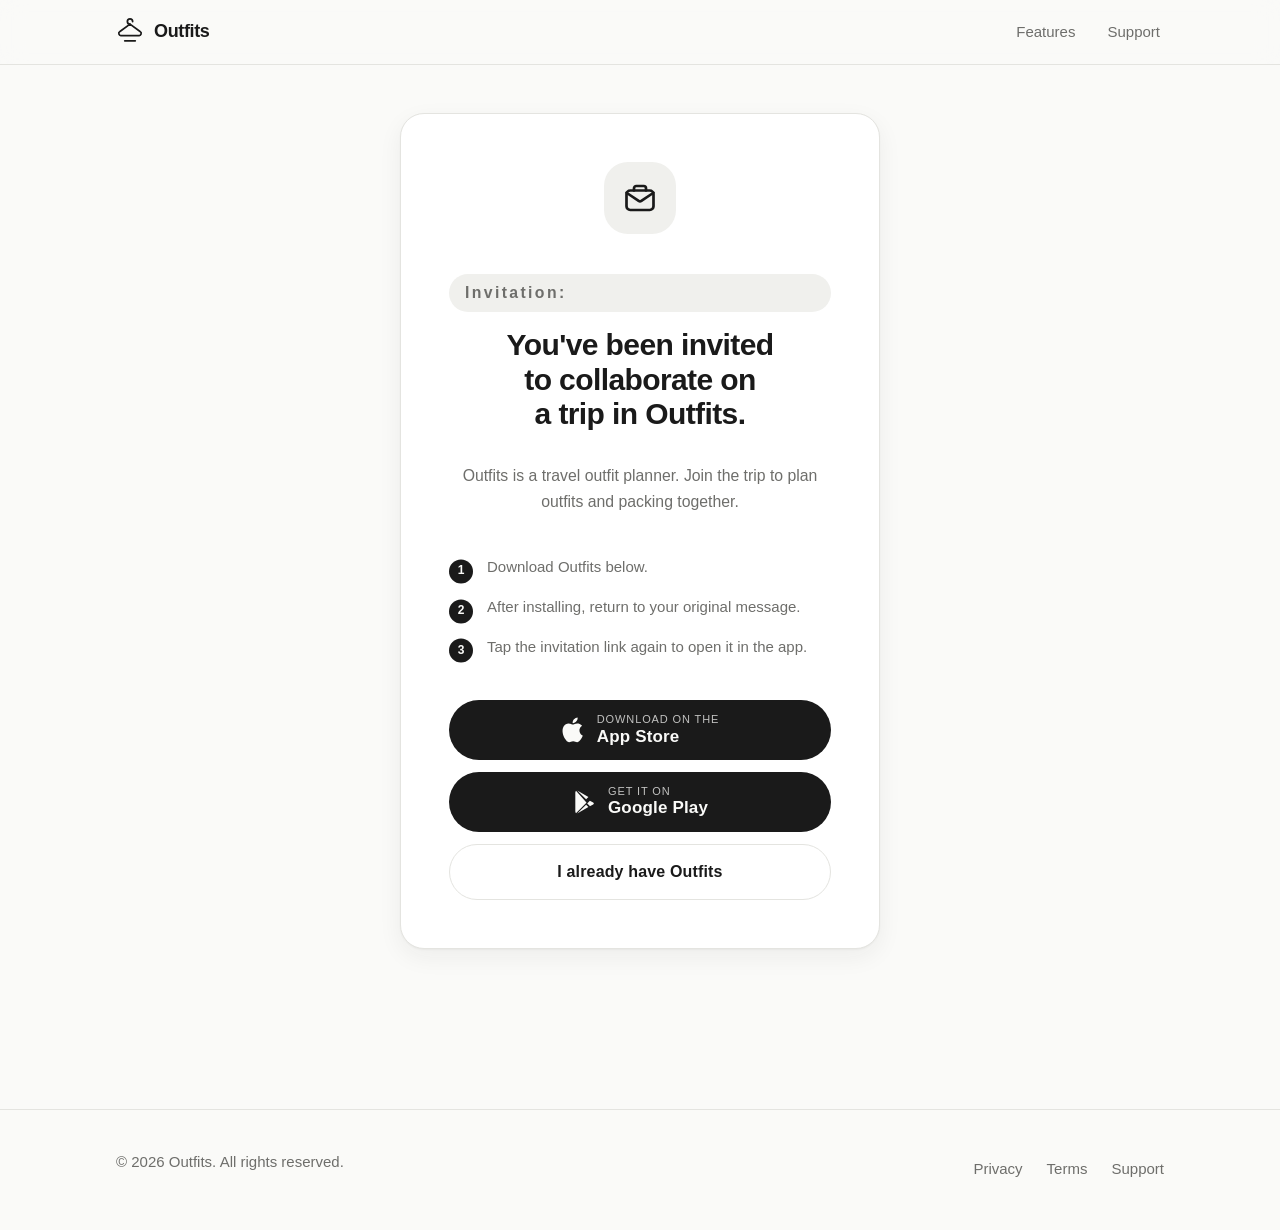
==== invite/index.html @ f1cd2624 "Initial site: landing, legal, support, invite, universal links, Pages deploy Co-authored-by: Cursor " ====
<!DOCTYPE html>
<html lang="en">
<head>
  <meta charset="utf-8">
  <meta name="viewport" content="width=device-width, initial-scale=1">
  <title>Trip invitation — Outfits</title>
  <meta name="description" content="You've been invited to collaborate on a trip in Outfits. Download the app to join.">
  <link rel="canonical" href="https://outfitstravel.app/invite/">
  <!-- Invitation pages carry tokens in the URL; keep them out of search results. -->
  <meta name="robots" content="noindex">

  <meta name="theme-color" content="#fafaf8" media="(prefers-color-scheme: light)">
  <meta name="theme-color" content="#0e0e0f" media="(prefers-color-scheme: dark)">
  <link rel="icon" href="/favicon.svg" type="image/svg+xml">

  <meta property="og:type" content="website">
  <meta property="og:site_name" content="Outfits">
  <meta property="og:title" content="Trip invitation — Outfits">
  <meta property="og:description" content="You've been invited to collaborate on a trip in Outfits. Download the app to join.">
  <meta property="og:url" content="https://outfitstravel.app/invite/">
  <meta property="og:image" content="https://outfitstravel.app/assets/og-image.png">
  <meta name="twitter:card" content="summary">
  <meta name="twitter:title" content="Trip invitation — Outfits">
  <meta name="twitter:description" content="You've been invited to collaborate on a trip in Outfits. Download the app to join.">

  <link rel="stylesheet" href="/styles.css">
  <script src="/script.js" defer></script>
  <script src="/invite/invite.js" defer></script>
</head>
<body>
  <a class="skip-link" href="#main">Skip to content</a>

  <header class="site-header">
    <div class="container site-header__inner">
      <a class="brand" href="/" aria-label="Outfits home">
        <svg viewBox="0 0 32 32" fill="none" stroke="currentColor" stroke-width="2" stroke-linecap="round" stroke-linejoin="round" aria-hidden="true">
          <path d="M16 7a3 3 0 1 1 3-3"/>
          <path d="M16 7 4.5 15.5A2.4 2.4 0 0 0 6 20h20a2.4 2.4 0 0 0 1.5-4.5L16 7z"/>
          <path d="M10 26h12"/>
        </svg>
        Outfits
      </a>
      <nav class="site-nav" aria-label="Primary">
        <a href="/#features">Features</a>
        <a href="/support/">Support</a>
      </nav>
    </div>
  </header>

  <main id="main">
    <div class="stage container">
      <div class="card stage__card fade-up">
        <div class="stage__icon" aria-hidden="true">
          <svg viewBox="0 0 24 24" fill="none" stroke="currentColor" stroke-width="1.8" stroke-linecap="round" stroke-linejoin="round">
            <rect x="3" y="7" width="18" height="13" rx="2.5"/>
            <path d="m3 8.5 8.1 5.4a1.6 1.6 0 0 0 1.8 0L21 8.5"/>
            <path d="M8 7V5.5A1.5 1.5 0 0 1 9.5 4h5A1.5 1.5 0 0 1 16 5.5V7"/>
          </svg>
        </div>

        <!-- Shown only when a token is present; invite.js fills in the mask.
             The token itself is never displayed and never sent anywhere. -->
        <p class="invite-token" data-invite-token hidden>
          <span>Invitation:</span> <span data-invite-mask aria-hidden="true"></span>
          <span class="visually-hidden">code hidden for your privacy</span>
        </p>

        <h1>You've been invited to collaborate on a trip in Outfits.</h1>
        <p class="lede">
          Outfits is a travel outfit planner. Join the trip to plan outfits and
          packing together.
        </p>

        <ol class="invite-steps">
          <li>Download Outfits below.</li>
          <li>After installing, return to your original message.</li>
          <li>Tap the invitation link again to open it in the app.</li>
        </ol>

        <div class="invite-actions">
          <!-- invite.js shows the button(s) matching the visitor's platform.
               Both are visible by default so the page works without JavaScript. -->
          <!-- TODO: Replace with the real App Store URL -->
          <a class="btn btn--primary btn--store" href="https://apps.apple.com/app/idAPP_STORE_ID" data-store="ios">
            <svg class="btn__icon" viewBox="0 0 24 24" fill="currentColor" aria-hidden="true">
              <path d="M17.05 12.54c-.03-2.9 2.37-4.29 2.48-4.36-1.35-1.97-3.45-2.24-4.2-2.27-1.79-.18-3.49 1.05-4.4 1.05-.9 0-2.3-1.02-3.79-1-1.95.03-3.74 1.13-4.74 2.87-2.02 3.5-.52 8.69 1.45 11.53.96 1.39 2.11 2.95 3.62 2.9 1.45-.06 2-.94 3.75-.94s2.25.94 3.79.91c1.56-.03 2.55-1.42 3.51-2.82 1.1-1.62 1.56-3.18 1.58-3.26-.03-.02-3.03-1.16-3.05-4.61zM14.16 4.02c.8-.97 1.34-2.32 1.19-3.66-1.15.05-2.55.77-3.38 1.74-.74.86-1.39 2.23-1.22 3.55 1.29.1 2.6-.65 3.41-1.63z"/>
            </svg>
            <span class="btn__label"><small>Download on the</small><span>App Store</span></span>
          </a>
          <!-- TODO: Replace with the real Google Play URL -->
          <a class="btn btn--primary btn--store" href="https://play.google.com/store/apps/details?id=ANDROID_PACKAGE_NAME" data-store="android">
            <svg class="btn__icon" viewBox="0 0 24 24" fill="currentColor" aria-hidden="true">
              <path d="M3.6 1.8c-.34.36-.54.9-.54 1.6v17.2c0 .7.2 1.24.54 1.6l.08.08L13.3 12.6v-.23L3.68 1.72l-.08.08zm12.9 14L14.03 13.3l2.47-2.48 3.02 1.72c.86.49.86 1.29 0 1.78l-3.02 1.5zM4.8 22.6l10.36-5.9-2.13-2.13L4.8 22.6zm0-21.2 8.23 8.03 2.13-2.13L4.8 1.4z"/>
            </svg>
            <span class="btn__label"><small>Get it on</small><span>Google Play</span></span>
          </a>

          <!-- Links back to this exact invitation URL so the Universal Link /
               App Link can open the app once it is installed. -->
          <a class="btn btn--secondary" href="/invite/" data-invite-retry>
            I already have Outfits
          </a>
        </div>
      </div>
    </div>
  </main>

  <footer class="site-footer">
    <div class="container site-footer__inner">
      <p>&copy; <span data-year>2026</span> Outfits. All rights reserved.</p>
      <nav aria-label="Footer">
        <a href="/privacy/">Privacy</a>
        <a href="/terms/">Terms</a>
        <a href="/support/">Support</a>
      </nav>
    </div>
  </footer>
</body>
</html>
---- styles.css ----
/* ==========================================================================
   Outfits — outfitstravel.app
   Single shared stylesheet for every page. Mobile-first.
   Palette mirrors the in-app brand: near-black ink on warm off-white paper.
   ========================================================================== */

/* --------------------------------------------------------------------------
   1. Design tokens
   -------------------------------------------------------------------------- */

:root {
  color-scheme: light dark;

  /* Colour */
  --color-ink: #1a1a1a;
  --color-text: #1a1a1a;
  --color-subtext: #6e6e6b;
  --color-bg: #fafaf8;
  --color-bg-2: #f0f0ed;
  --color-surface: #ffffff;
  --color-divider: #e4e4e0;
  --color-on-ink: #fafaf8;

  /* Type */
  --font-sans: -apple-system, BlinkMacSystemFont, "SF Pro Text", "Segoe UI",
    Roboto, "Helvetica Neue", Arial, sans-serif;
  --tracking-tight: -0.02em;
  --tracking-wide: 0.08em;

  /* Shape & elevation */
  --radius-sm: 10px;
  --radius-md: 16px;
  --radius-lg: 24px;
  --radius-pill: 999px;
  --shadow-card: 0 1px 2px rgba(26, 26, 26, 0.04),
    0 8px 24px rgba(26, 26, 26, 0.06);
  --shadow-card-hover: 0 2px 4px rgba(26, 26, 26, 0.05),
    0 16px 40px rgba(26, 26, 26, 0.1);

  /* Layout */
  --container-max: 68rem;
  --container-pad: 1.25rem;
  --section-gap: clamp(4rem, 10vw, 7rem);

  /* Motion */
  --ease-out: cubic-bezier(0.22, 1, 0.36, 1);
  --duration: 500ms;
}

@media (prefers-color-scheme: dark) {
  :root {
    --color-ink: #f2f2f0;
    --color-text: #f5f5f4;
    --color-subtext: #a1a19e;
    --color-bg: #0e0e0f;
    --color-bg-2: #1c1c1e;
    --color-surface: #232325;
    --color-divider: #3a3a3c;
    --color-on-ink: #0e0e0f;
    --shadow-card: 0 1px 2px rgba(0, 0, 0, 0.3), 0 8px 24px rgba(0, 0, 0, 0.35);
    --shadow-card-hover: 0 2px 4px rgba(0, 0, 0, 0.35),
      0 16px 40px rgba(0, 0, 0, 0.45);
  }
}

/* --------------------------------------------------------------------------
   2. Base
   -------------------------------------------------------------------------- */

*,
*::before,
*::after {
  box-sizing: border-box;
}

html {
  -webkit-text-size-adjust: 100%;
  scroll-behavior: smooth;
}

body {
  margin: 0;
  font-family: var(--font-sans);
  font-size: 1.0625rem;
  line-height: 1.65;
  color: var(--color-text);
  background: var(--color-bg);
  -webkit-font-smoothing: antialiased;
  text-rendering: optimizeLegibility;
}

h1,
h2,
h3,
h4 {
  margin: 0 0 0.5em;
  line-height: 1.15;
  letter-spacing: var(--tracking-tight);
  font-weight: 700;
  text-wrap: balance;
}

h1 {
  font-size: clamp(2.25rem, 6vw, 3.75rem);
}

h2 {
  font-size: clamp(1.625rem, 4vw, 2.375rem);
}

h3 {
  font-size: 1.1875rem;
}

p {
  margin: 0 0 1em;
}

a {
  color: inherit;
  text-underline-offset: 0.2em;
}

img,
svg {
  display: block;
  max-width: 100%;
}

:focus-visible {
  outline: 2px solid var(--color-ink);
  outline-offset: 3px;
  border-radius: 4px;
}

::selection {
  background: var(--color-ink);
  color: var(--color-on-ink);
}

.container {
  max-width: var(--container-max);
  margin-inline: auto;
  padding-inline: var(--container-pad);
}

.container--narrow {
  max-width: 44rem;
}

.visually-hidden {
  position: absolute;
  width: 1px;
  height: 1px;
  padding: 0;
  margin: -1px;
  overflow: hidden;
  clip: rect(0 0 0 0);
  white-space: nowrap;
  border: 0;
}

.skip-link {
  position: absolute;
  top: 0.75rem;
  left: 0.75rem;
  z-index: 100;
  padding: 0.625rem 1rem;
  background: var(--color-ink);
  color: var(--color-on-ink);
  border-radius: var(--radius-pill);
  font-weight: 600;
  text-decoration: none;
  transform: translateY(-200%);
}

.skip-link:focus {
  transform: none;
}

/* --------------------------------------------------------------------------
   3. Buttons
   -------------------------------------------------------------------------- */

.btn {
  display: inline-flex;
  align-items: center;
  justify-content: center;
  gap: 0.625rem;
  padding: 0.875rem 1.625rem;
  border: 1px solid transparent;
  border-radius: var(--radius-pill);
  font: inherit;
  font-size: 1rem;
  font-weight: 600;
  letter-spacing: 0.01em;
  text-decoration: none;
  cursor: pointer;
  transition: transform 200ms var(--ease-out), box-shadow 200ms var(--ease-out),
    background-color 200ms var(--ease-out);
}

.btn:hover {
  transform: translateY(-1px);
}

.btn:active {
  transform: translateY(0);
}

.btn--primary {
  background: var(--color-ink);
  color: var(--color-on-ink);
}

.btn--primary:hover {
  box-shadow: var(--shadow-card);
}

.btn--secondary {
  background: transparent;
  color: var(--color-text);
  border-color: var(--color-divider);
}

.btn--secondary:hover {
  background: var(--color-bg-2);
}

/* Store badges: two-line label with platform glyph */
.btn--store {
  padding: 0.75rem 1.5rem;
  text-align: left;
}

.btn--store .btn__icon {
  flex: none;
  width: 1.625rem;
  height: 1.625rem;
}

.btn--store .btn__label {
  display: flex;
  flex-direction: column;
  line-height: 1.2;
}

.btn--store .btn__label small {
  font-size: 0.6875rem;
  font-weight: 500;
  letter-spacing: var(--tracking-wide);
  text-transform: uppercase;
  opacity: 0.75;
}

.btn--store .btn__label span {
  font-size: 1.0625rem;
}

.btn-row {
  display: flex;
  flex-wrap: wrap;
  gap: 0.75rem;
}

/* --------------------------------------------------------------------------
   4. Header & footer
   -------------------------------------------------------------------------- */

.site-header {
  position: sticky;
  top: 0;
  z-index: 50;
  background: color-mix(in srgb, var(--color-bg) 85%, transparent);
  -webkit-backdrop-filter: blur(12px);
  backdrop-filter: blur(12px);
  border-bottom: 1px solid var(--color-divider);
}

.site-header__inner {
  display: flex;
  align-items: center;
  justify-content: space-between;
  gap: 1rem;
  min-height: 4rem;
}

.brand {
  display: inline-flex;
  align-items: center;
  gap: 0.625rem;
  font-weight: 700;
  font-size: 1.125rem;
  letter-spacing: var(--tracking-tight);
  text-decoration: none;
}

.brand svg {
  width: 1.75rem;
  height: 1.75rem;
}

.site-nav {
  display: flex;
  align-items: center;
  gap: 0.25rem 1.5rem;
}

.site-nav a {
  font-size: 0.9375rem;
  font-weight: 500;
  color: var(--color-subtext);
  text-decoration: none;
  padding: 0.375rem 0.25rem;
}

.site-nav a:hover,
.site-nav a[aria-current="page"] {
  color: var(--color-text);
}

.site-footer {
  margin-top: var(--section-gap);
  border-top: 1px solid var(--color-divider);
  padding-block: 2.5rem;
  color: var(--color-subtext);
  font-size: 0.9375rem;
}

.site-footer__inner {
  display: flex;
  flex-direction: column;
  gap: 1.25rem;
}

.site-footer nav {
  display: flex;
  flex-wrap: wrap;
  gap: 0.5rem 1.5rem;
}

.site-footer a {
  color: inherit;
  text-decoration: none;
}

.site-footer a:hover {
  color: var(--color-text);
  text-decoration: underline;
}

@media (min-width: 640px) {
  .site-footer__inner {
    flex-direction: row;
    align-items: center;
    justify-content: space-between;
  }
}

/* --------------------------------------------------------------------------
   5. Hero
   -------------------------------------------------------------------------- */

.hero {
  padding-block: clamp(3.5rem, 9vw, 6.5rem) 0;
  text-align: center;
}

.hero__eyebrow {
  display: inline-block;
  margin-bottom: 1.25rem;
  padding: 0.375rem 0.875rem;
  border: 1px solid var(--color-divider);
  border-radius: var(--radius-pill);
  background: var(--color-surface);
  font-size: 0.8125rem;
  font-weight: 600;
  letter-spacing: var(--tracking-wide);
  text-transform: uppercase;
  color: var(--color-subtext);
}

.hero__lede {
  max-width: 36rem;
  margin: 0 auto 2rem;
  font-size: clamp(1.125rem, 2.5vw, 1.3125rem);
  color: var(--color-subtext);
  text-wrap: pretty;
}

.hero .btn-row {
  justify-content: center;
}

.hero__note {
  margin-top: 1rem;
  font-size: 0.875rem;
  color: var(--color-subtext);
}

.hero__art {
  max-width: 40rem;
  margin: clamp(2.5rem, 6vw, 4rem) auto 0;
}

.hero__art svg {
  width: 100%;
  height: auto;
}

/* --------------------------------------------------------------------------
   6. Sections & feature cards
   -------------------------------------------------------------------------- */

.section {
  padding-top: var(--section-gap);
}

.section__header {
  max-width: 38rem;
  margin-bottom: clamp(2rem, 5vw, 3rem);
}

.section__header p {
  color: var(--color-subtext);
  font-size: 1.125rem;
  margin: 0;
}

.feature-grid {
  display: grid;
  gap: 1.25rem;
  grid-template-columns: 1fr;
}

@media (min-width: 640px) {
  .feature-grid {
    grid-template-columns: repeat(2, 1fr);
  }
}

@media (min-width: 960px) {
  .feature-grid {
    grid-template-columns: repeat(3, 1fr);
  }
}

.card {
  position: relative;
  display: flex;
  flex-direction: column;
  gap: 1rem;
  padding: 1.75rem;
  background: var(--color-surface);
  border: 1px solid var(--color-divider);
  border-radius: var(--radius-lg);
  box-shadow: var(--shadow-card);
  transition: box-shadow 300ms var(--ease-out), transform 300ms var(--ease-out);
}

.card:hover {
  box-shadow: var(--shadow-card-hover);
  transform: translateY(-2px);
}

.card__icon {
  display: grid;
  place-items: center;
  width: 3rem;
  height: 3rem;
  border-radius: var(--radius-md);
  background: var(--color-bg-2);
}

.card__icon svg {
  width: 1.5rem;
  height: 1.5rem;
}

.card h3 {
  margin-bottom: 0.25rem;
}

.card p {
  margin: 0;
  color: var(--color-subtext);
  font-size: 0.9875rem;
}

.tag {
  position: absolute;
  top: 1.25rem;
  right: 1.25rem;
  padding: 0.25rem 0.75rem;
  border-radius: var(--radius-pill);
  background: var(--color-bg-2);
  font-size: 0.75rem;
  font-weight: 600;
  letter-spacing: var(--tracking-wide);
  text-transform: uppercase;
  color: var(--color-subtext);
}

/* Closing call-to-action band */
.cta-band {
  margin-top: var(--section-gap);
  padding: clamp(2.5rem, 7vw, 4.5rem) 1.5rem;
  border-radius: var(--radius-lg);
  background: var(--color-ink);
  color: var(--color-on-ink);
  text-align: center;
}

.cta-band p {
  max-width: 30rem;
  margin: 0 auto 1.75rem;
  opacity: 0.8;
}

.cta-band .btn-row {
  justify-content: center;
}

.cta-band .btn--primary {
  background: var(--color-on-ink);
  color: var(--color-ink);
}

.cta-band .btn--secondary {
  color: inherit;
  border-color: color-mix(in srgb, var(--color-on-ink) 35%, transparent);
}

.cta-band .btn--secondary:hover {
  background: color-mix(in srgb, var(--color-on-ink) 12%, transparent);
}

.cta-band :focus-visible {
  outline-color: var(--color-on-ink);
}

/* --------------------------------------------------------------------------
   7. Prose pages (privacy, terms, support)
   -------------------------------------------------------------------------- */

.page-header {
  padding-block: clamp(3rem, 7vw, 5rem) 0;
}

.page-header p {
  color: var(--color-subtext);
  font-size: 1.125rem;
  max-width: 38rem;
  margin-bottom: 0;
}

.page-header .meta {
  display: block;
  margin-bottom: 1rem;
  font-size: 0.8125rem;
  font-weight: 600;
  letter-spacing: var(--tracking-wide);
  text-transform: uppercase;
  color: var(--color-subtext);
}

.prose {
  padding-top: clamp(2rem, 5vw, 3rem);
}

.prose h2 {
  font-size: 1.375rem;
  margin-top: 2.5em;
  padding-top: 1.25em;
  border-top: 1px solid var(--color-divider);
}

.prose h2:first-of-type {
  margin-top: 0;
  padding-top: 0;
  border-top: 0;
}

.prose ul {
  padding-left: 1.25rem;
  margin: 0 0 1em;
}

.prose li {
  margin-bottom: 0.375em;
}

.prose li::marker {
  color: var(--color-subtext);
}

/* Placeholder text pending legal review */
.todo {
  display: block;
  margin: 1em 0;
  padding: 0.875rem 1.125rem;
  border-left: 3px solid var(--color-ink);
  border-radius: 0 var(--radius-sm) var(--radius-sm) 0;
  background: var(--color-bg-2);
  font-size: 0.9375rem;
  color: var(--color-subtext);
}

.todo strong {
  color: var(--color-text);
}

/* --------------------------------------------------------------------------
   8. FAQ (support page)
   -------------------------------------------------------------------------- */

.faq {
  display: grid;
  gap: 0.75rem;
}

.faq details {
  background: var(--color-surface);
  border: 1px solid var(--color-divider);
  border-radius: var(--radius-md);
  box-shadow: var(--shadow-card);
}

.faq summary {
  display: flex;
  align-items: center;
  justify-content: space-between;
  gap: 1rem;
  padding: 1.125rem 1.375rem;
  font-weight: 600;
  cursor: pointer;
  list-style: none;
  border-radius: var(--radius-md);
}

.faq summary::-webkit-details-marker {
  display: none;
}

.faq summary::after {
  content: "";
  flex: none;
  width: 0.625rem;
  height: 0.625rem;
  border-right: 2px solid var(--color-subtext);
  border-bottom: 2px solid var(--color-subtext);
  transform: rotate(45deg);
  transition: transform 200ms var(--ease-out);
}

.faq details[open] summary::after {
  transform: rotate(225deg);
}

.faq .faq__body {
  padding: 0 1.375rem 1.25rem;
  color: var(--color-subtext);
}

.faq .faq__body p:last-child {
  margin-bottom: 0;
}

.contact-card {
  margin-top: 2.5rem;
  text-align: center;
  padding: 2.5rem 1.5rem;
}

.contact-card p {
  color: var(--color-subtext);
  max-width: 28rem;
  margin-inline: auto;
}

/* --------------------------------------------------------------------------
   9. Invite & 404 (centered stage layouts)
   -------------------------------------------------------------------------- */

.stage {
  display: flex;
  flex-direction: column;
  align-items: center;
  justify-content: center;
  min-height: calc(100vh - 4rem);
  padding-block: 3rem;
  text-align: center;
}

.stage__card {
  width: 100%;
  max-width: 30rem;
  padding: clamp(2rem, 6vw, 3rem);
  background: var(--color-surface);
  border: 1px solid var(--color-divider);
  border-radius: var(--radius-lg);
  box-shadow: var(--shadow-card);
}

.stage__card:hover {
  transform: none;
}

.stage__icon {
  width: 4.5rem;
  height: 4.5rem;
  margin: 0 auto 1.5rem;
  display: grid;
  place-items: center;
  border-radius: var(--radius-lg);
  background: var(--color-bg-2);
}

.stage__icon svg {
  width: 2.25rem;
  height: 2.25rem;
}

.stage h1 {
  font-size: clamp(1.5rem, 4vw, 1.875rem);
}

.stage .lede {
  color: var(--color-subtext);
  text-wrap: pretty;
}

.invite-token {
  display: inline-flex;
  align-items: center;
  gap: 0.5rem;
  margin-bottom: 1.5rem;
  padding: 0.375rem 1rem;
  border-radius: var(--radius-pill);
  background: var(--color-bg-2);
  font-size: 0.875rem;
  font-weight: 600;
  letter-spacing: 0.15em;
  color: var(--color-subtext);
}

.invite-steps {
  margin: 1.5rem 0;
  padding: 0;
  list-style: none;
  counter-reset: step;
  text-align: left;
  display: grid;
  gap: 0.875rem;
}

.invite-steps li {
  display: flex;
  gap: 0.875rem;
  align-items: baseline;
  color: var(--color-subtext);
  font-size: 0.9375rem;
}

.invite-steps li::before {
  counter-increment: step;
  content: counter(step);
  flex: none;
  display: inline-grid;
  place-items: center;
  width: 1.5rem;
  height: 1.5rem;
  border-radius: 50%;
  background: var(--color-ink);
  color: var(--color-on-ink);
  font-size: 0.75rem;
  font-weight: 700;
  transform: translateY(0.2em);
}

.invite-actions {
  display: grid;
  gap: 0.75rem;
  justify-items: stretch;
}

.invite-actions .btn {
  width: 100%;
}

.error-code {
  font-size: clamp(5rem, 20vw, 9rem);
  font-weight: 700;
  letter-spacing: var(--tracking-tight);
  line-height: 1;
  color: var(--color-divider);
  user-select: none;
}

/* --------------------------------------------------------------------------
   10. Motion
   -------------------------------------------------------------------------- */

/* Elements revealed on scroll (script.js adds .is-visible). The default
   state is fully visible so content never hides if JavaScript is off;
   the .js class is set on <html> by script.js before first paint. */
.js .reveal {
  opacity: 0;
  transform: translateY(16px);
  transition: opacity var(--duration) var(--ease-out),
    transform var(--duration) var(--ease-out);
}

.js .reveal.is-visible {
  opacity: 1;
  transform: none;
}

@keyframes fade-up {
  from {
    opacity: 0;
    transform: translateY(14px);
  }
  to {
    opacity: 1;
    transform: none;
  }
}

.fade-up {
  animation: fade-up 700ms var(--ease-out) backwards;
}

.fade-up--late {
  animation-delay: 120ms;
}

@media (prefers-reduced-motion: reduce) {
  html {
    scroll-behavior: auto;
  }

  *,
  *::before,
  *::after {
    animation-duration: 0.01ms !important;
    animation-iteration-count: 1 !important;
    transition-duration: 0.01ms !important;
  }

  .js .reveal {
    opacity: 1;
    transform: none;
  }
}
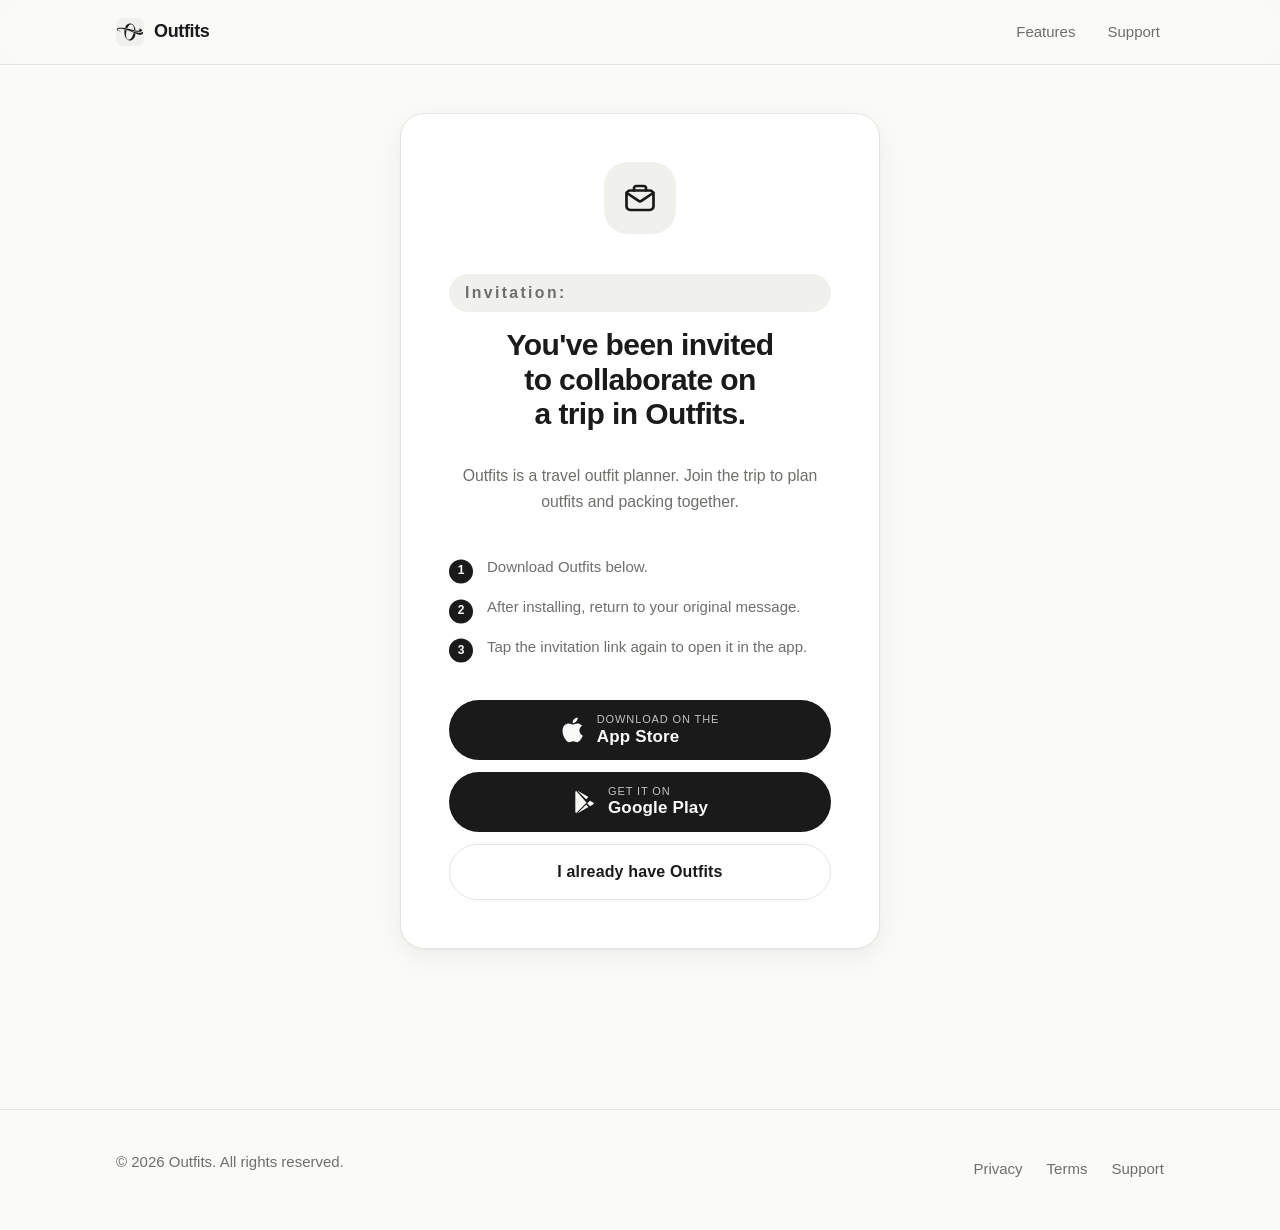
==== commit dd649cd4: "Replace the placeholder favicon with the new app icon. Co-authored-by: Cursor <cursoragent@cursor.co" ====
--- a/invite/index.html
+++ b/invite/index.html
@@ -12,6 +12,8 @@
   <meta name="theme-color" content="#fafaf8" media="(prefers-color-scheme: light)">
   <meta name="theme-color" content="#0e0e0f" media="(prefers-color-scheme: dark)">
   <link rel="icon" href="/favicon.svg" type="image/svg+xml">
+  <link rel="icon" href="/favicon.png" type="image/png" sizes="32x32">
+  <link rel="apple-touch-icon" href="/apple-touch-icon.png">
 
   <meta property="og:type" content="website">
   <meta property="og:site_name" content="Outfits">
@@ -33,11 +35,7 @@
   <header class="site-header">
     <div class="container site-header__inner">
       <a class="brand" href="/" aria-label="Outfits home">
-        <svg viewBox="0 0 32 32" fill="none" stroke="currentColor" stroke-width="2" stroke-linecap="round" stroke-linejoin="round" aria-hidden="true">
-          <path d="M16 7a3 3 0 1 1 3-3"/>
-          <path d="M16 7 4.5 15.5A2.4 2.4 0 0 0 6 20h20a2.4 2.4 0 0 0 1.5-4.5L16 7z"/>
-          <path d="M10 26h12"/>
-        </svg>
+        <img src="/favicon.svg" width="28" height="28" alt="">
         Outfits
       </a>
       <nav class="site-nav" aria-label="Primary">
@@ -80,15 +78,13 @@
         <div class="invite-actions">
           <!-- invite.js shows the button(s) matching the visitor's platform.
                Both are visible by default so the page works without JavaScript. -->
-          <!-- TODO: Replace with the real App Store URL -->
-          <a class="btn btn--primary btn--store" href="https://apps.apple.com/app/idAPP_STORE_ID" data-store="ios">
+          <a class="btn btn--primary btn--store" href="https://apps.apple.com/us/app/outfits-travel-clothing-plans/id6467569577" data-store="ios">
             <svg class="btn__icon" viewBox="0 0 24 24" fill="currentColor" aria-hidden="true">
               <path d="M17.05 12.54c-.03-2.9 2.37-4.29 2.48-4.36-1.35-1.97-3.45-2.24-4.2-2.27-1.79-.18-3.49 1.05-4.4 1.05-.9 0-2.3-1.02-3.79-1-1.95.03-3.74 1.13-4.74 2.87-2.02 3.5-.52 8.69 1.45 11.53.96 1.39 2.11 2.95 3.62 2.9 1.45-.06 2-.94 3.75-.94s2.25.94 3.79.91c1.56-.03 2.55-1.42 3.51-2.82 1.1-1.62 1.56-3.18 1.58-3.26-.03-.02-3.03-1.16-3.05-4.61zM14.16 4.02c.8-.97 1.34-2.32 1.19-3.66-1.15.05-2.55.77-3.38 1.74-.74.86-1.39 2.23-1.22 3.55 1.29.1 2.6-.65 3.41-1.63z"/>
             </svg>
             <span class="btn__label"><small>Download on the</small><span>App Store</span></span>
           </a>
-          <!-- TODO: Replace with the real Google Play URL -->
-          <a class="btn btn--primary btn--store" href="https://play.google.com/store/apps/details?id=ANDROID_PACKAGE_NAME" data-store="android">
+          <a class="btn btn--primary btn--store" href="https://play.google.com/store/apps/details?id=com.milesau.Outfits" data-store="android">
             <svg class="btn__icon" viewBox="0 0 24 24" fill="currentColor" aria-hidden="true">
               <path d="M3.6 1.8c-.34.36-.54.9-.54 1.6v17.2c0 .7.2 1.24.54 1.6l.08.08L13.3 12.6v-.23L3.68 1.72l-.08.08zm12.9 14L14.03 13.3l2.47-2.48 3.02 1.72c.86.49.86 1.29 0 1.78l-3.02 1.5zM4.8 22.6l10.36-5.9-2.13-2.13L4.8 22.6zm0-21.2 8.23 8.03 2.13-2.13L4.8 1.4z"/>
             </svg>
--- a/styles.css
+++ b/styles.css
@@ -295,9 +295,12 @@
   text-decoration: none;
 }
 
-.brand svg {
+.brand svg,
+.brand img {
   width: 1.75rem;
   height: 1.75rem;
+  display: block;
+  border-radius: 0.4rem;
 }
 
 .site-nav {
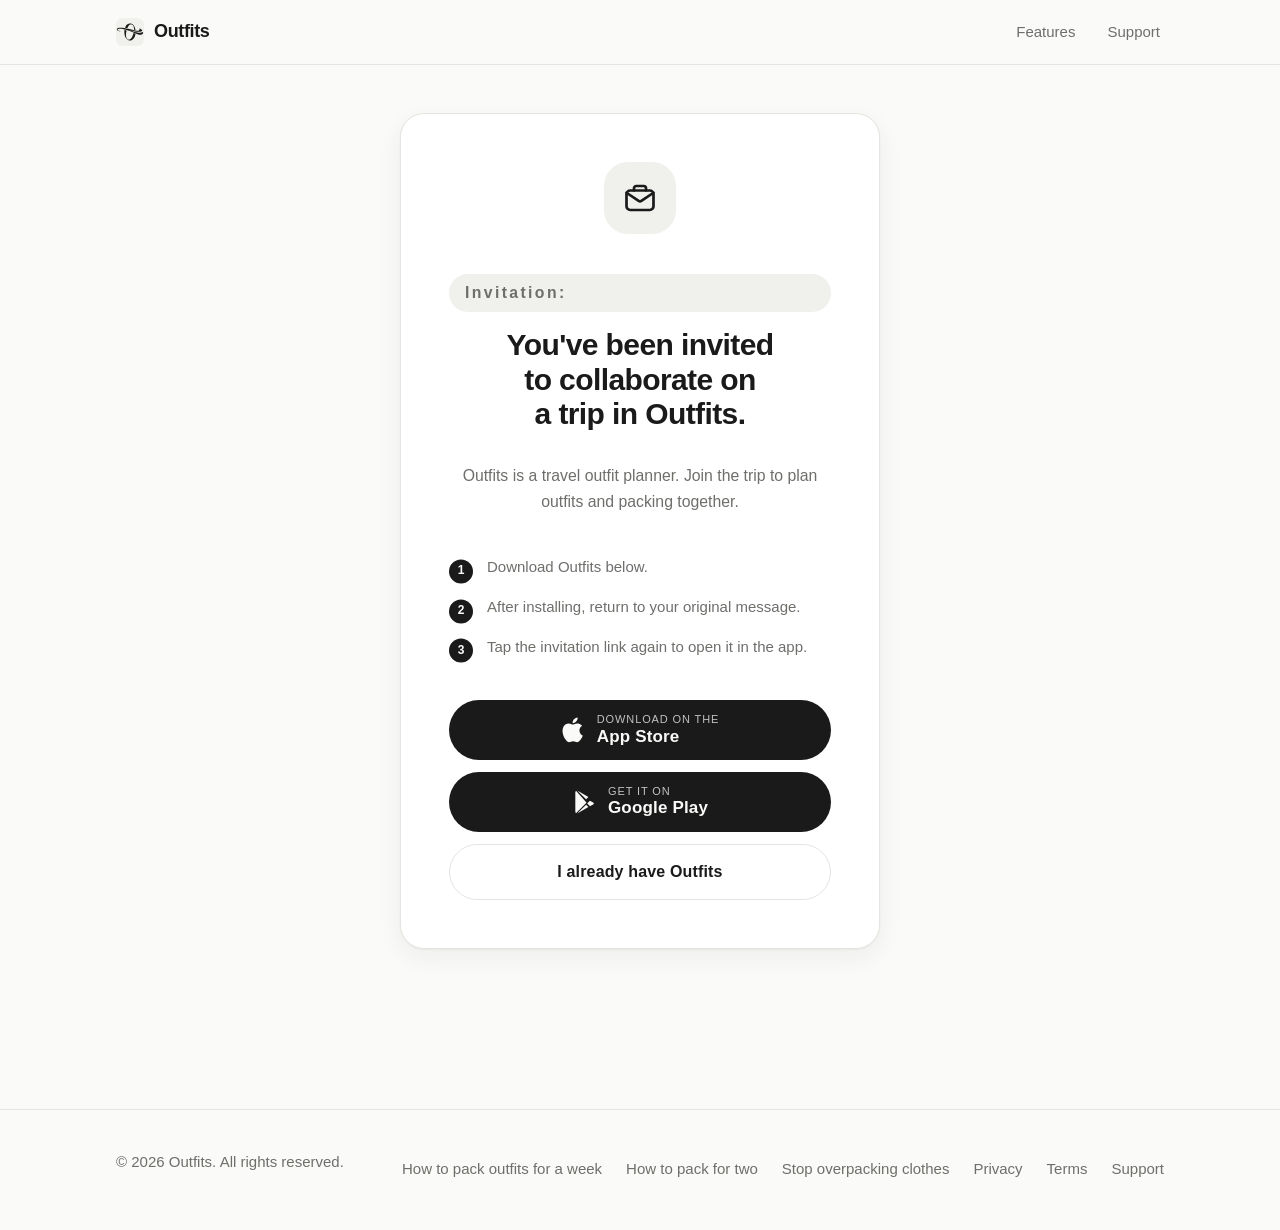
==== commit 8166d9d9: "Add three standalone packing pages for search. Create /pack-outfits-for-a-week, /pack-for-two, and /" ====
--- a/invite/index.html
+++ b/invite/index.html
@@ -11,6 +11,7 @@
 
   <meta name="theme-color" content="#fafaf8" media="(prefers-color-scheme: light)">
   <meta name="theme-color" content="#0e0e0f" media="(prefers-color-scheme: dark)">
+  <link rel="icon" href="/favicon.ico" sizes="32x32">
   <link rel="icon" href="/favicon.svg" type="image/svg+xml">
   <link rel="icon" href="/favicon.png" type="image/png" sizes="32x32">
   <link rel="apple-touch-icon" href="/apple-touch-icon.png">
@@ -22,6 +23,7 @@
   <meta property="og:url" content="https://outfitstravel.app/invite/">
   <meta property="og:image" content="https://outfitstravel.app/assets/og-image.png">
   <meta name="twitter:card" content="summary">
+  <meta name="twitter:image" content="https://outfitstravel.app/assets/og-image.png">
   <meta name="twitter:title" content="Trip invitation — Outfits">
   <meta name="twitter:description" content="You've been invited to collaborate on a trip in Outfits. Download the app to join.">
 
@@ -105,6 +107,9 @@
     <div class="container site-footer__inner">
       <p>&copy; <span data-year>2026</span> Outfits. All rights reserved.</p>
       <nav aria-label="Footer">
+        <a href="/pack-outfits-for-a-week/">How to pack outfits for a week</a>
+        <a href="/pack-for-two/">How to pack for two</a>
+        <a href="/stop-overpacking-clothes/">Stop overpacking clothes</a>
         <a href="/privacy/">Privacy</a>
         <a href="/terms/">Terms</a>
         <a href="/support/">Support</a>
--- a/styles.css
+++ b/styles.css
@@ -401,16 +401,6 @@
   color: var(--color-subtext);
 }
 
-.hero__art {
-  max-width: 40rem;
-  margin: clamp(2.5rem, 6vw, 4rem) auto 0;
-}
-
-.hero__art svg {
-  width: 100%;
-  height: auto;
-}
-
 /* --------------------------------------------------------------------------
    6. Sections & feature cards
    -------------------------------------------------------------------------- */
@@ -565,6 +555,35 @@
   letter-spacing: var(--tracking-wide);
   text-transform: uppercase;
   color: var(--color-subtext);
+}
+
+.page-header .meta a {
+  color: inherit;
+  text-decoration: none;
+}
+
+.page-header .meta a:hover {
+  color: var(--color-text);
+  text-decoration: underline;
+}
+
+.page-related {
+  margin-top: 2rem;
+}
+
+.page-download {
+  margin-top: 2rem;
+  padding-top: 2rem;
+  border-top: 1px solid var(--color-divider);
+}
+
+.page-download .hero__note {
+  margin-bottom: 0;
+}
+
+a.card {
+  text-decoration: none;
+  color: inherit;
 }
 
 .prose {
